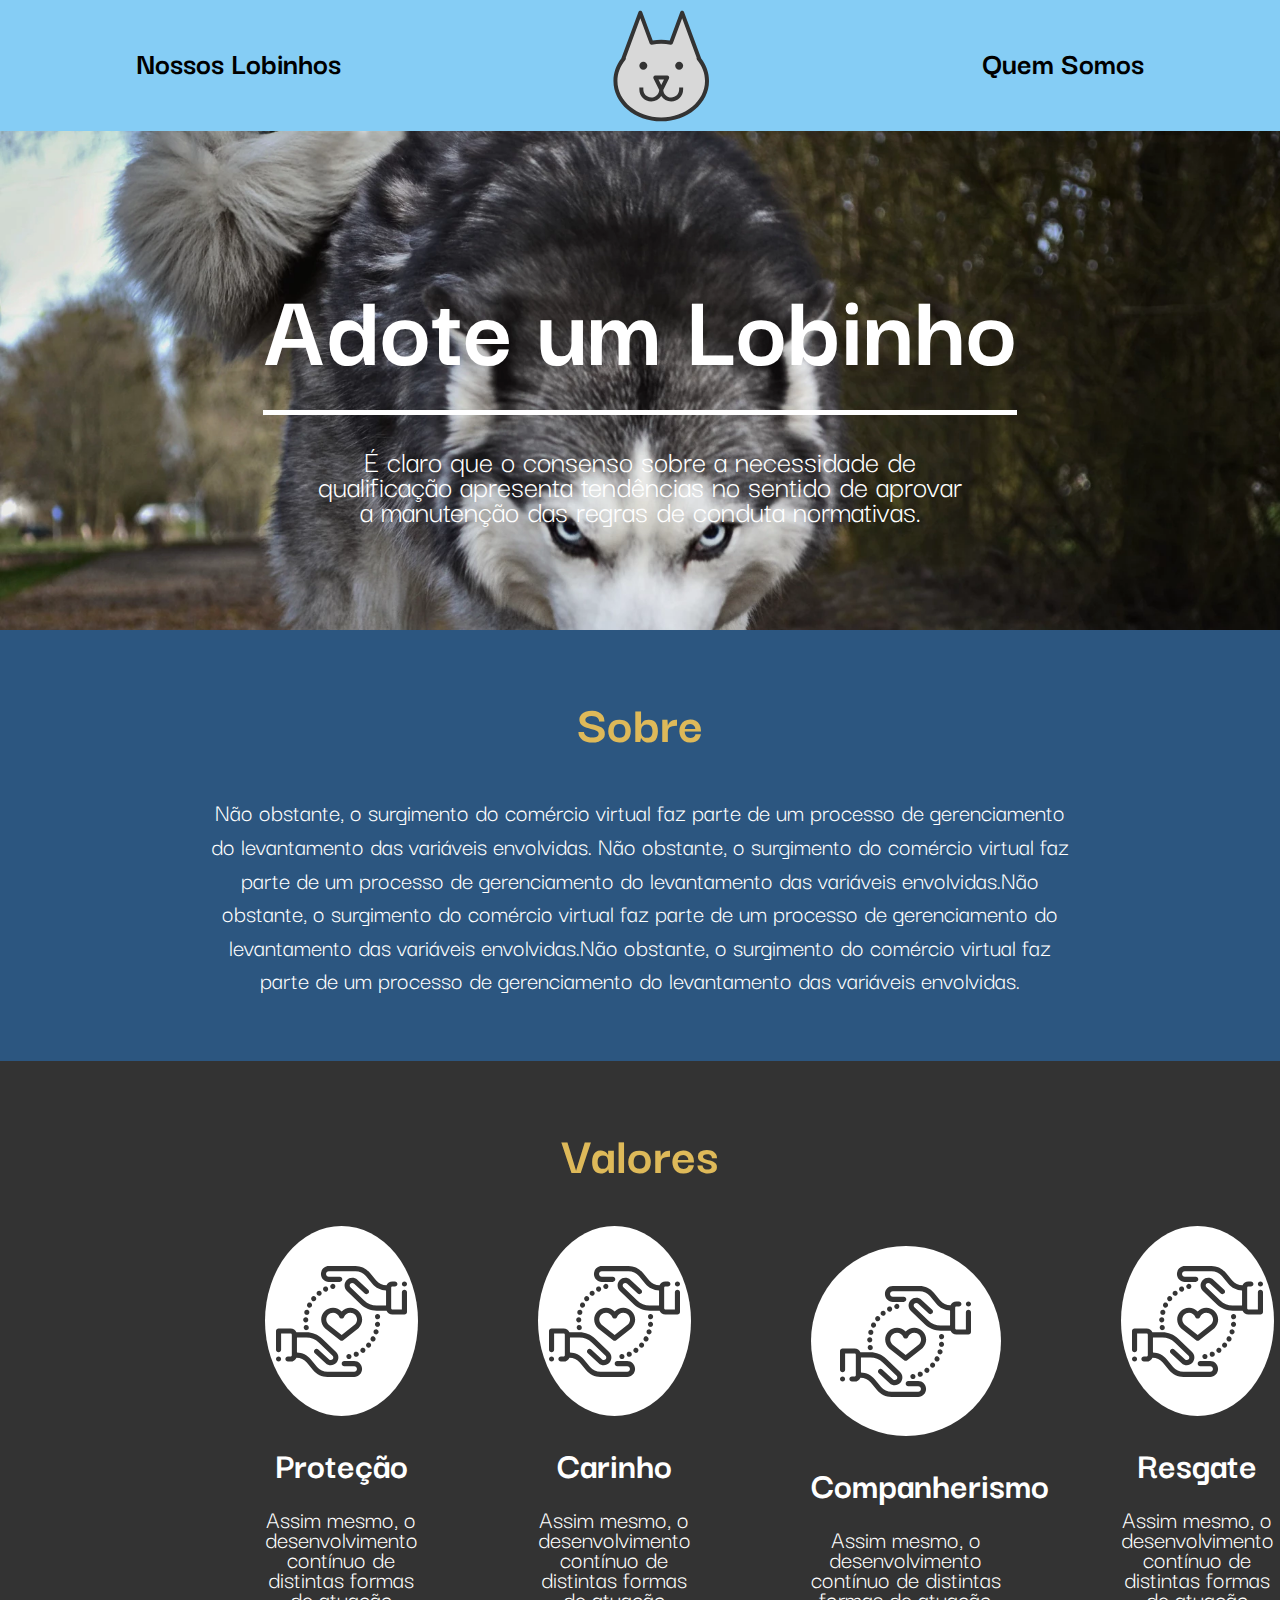
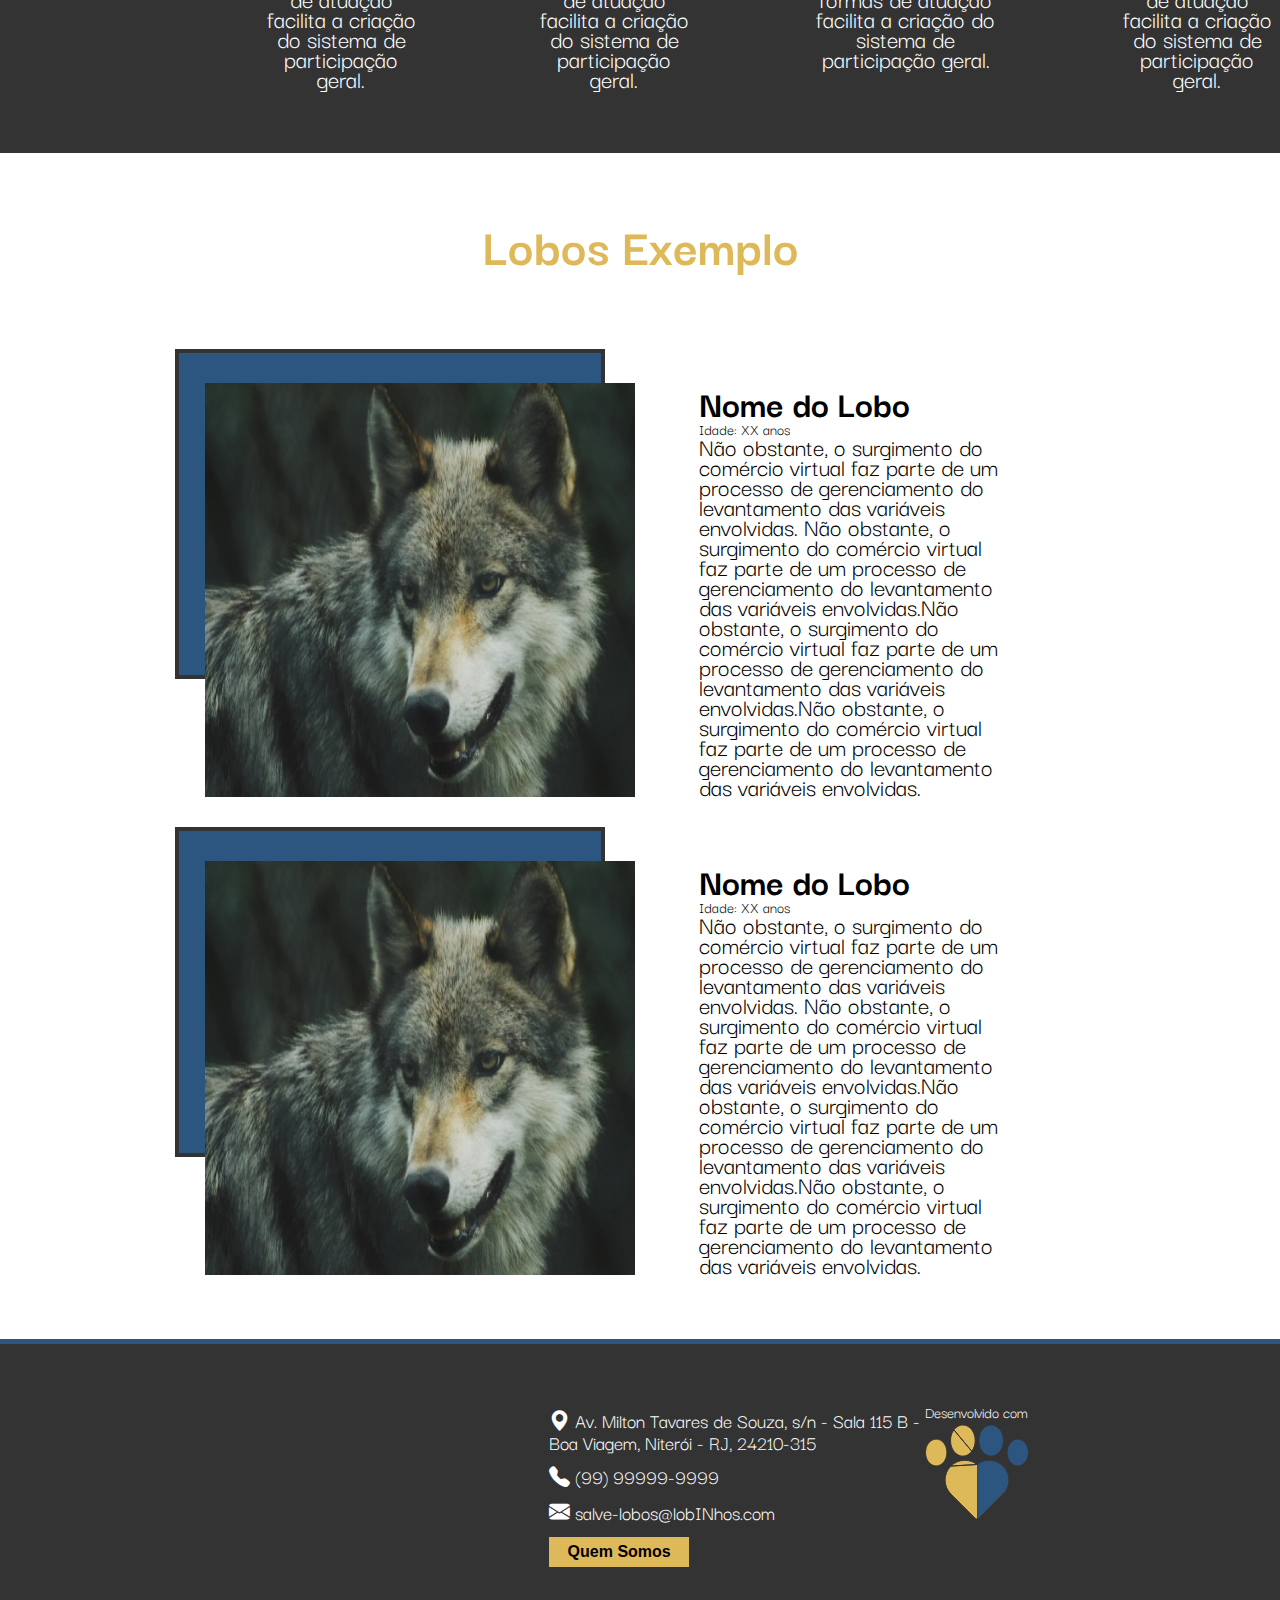
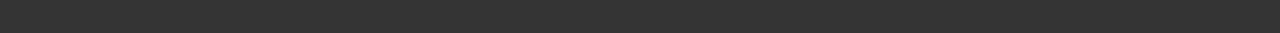
==== index.html @ 6d8f8587 "Initial commit" ====
<!DOCTYPE html>
<html lang="en">
  <head>
    <title>Adote um Lobo</title>
    <meta charset="UTF-8">
    <meta name="viewport" content="width=device-width, initial-scale=1">
    <link rel="preconnect" href="https://fonts.googleapis.com">
    <link rel="preconnect" href="https://fonts.gstatic.com" crossorigin>
    <link href="https://fonts.googleapis.com/css2?family=Darker+Grotesque:wght@400;700&display=swap" rel="stylesheet">
    <link href="https://cdn.jsdelivr.net/npm/bootstrap-icons@1.8.1/font/bootstrap-icons.css"rel="stylesheet">
    <link href="./css/reset.css" rel="stylesheet">
    <link href="./css/style.css" rel="stylesheet">
    <link href="./css/index.css" rel="stylesheet">
  </head>
  <body>
    <header>
      <a class="effect lft" href="#">Nossos Lobinhos</a>
      <img src="./assets/Group 3.svg" alt="">
      <a class="effect rgt" href="#">Quem Somos</a>
    </header>
    <section>
      <div class="title">
        <h1>Adote um Lobinho</h1>
        <p>É claro que o consenso sobre a necessidade de qualificação apresenta tendências no sentido de aprovar a manutenção das regras de conduta normativas.</p>
      </div>
      <div class="about">
        <h2>Sobre</h2>
        <p>Não obstante, o surgimento do comércio virtual faz parte de um processo de gerenciamento do levantamento das variáveis envolvidas. Não obstante, o surgimento do comércio virtual faz parte de um processo de gerenciamento do levantamento das variáveis envolvidas.Não obstante, o surgimento do comércio virtual faz parte de um processo de gerenciamento do levantamento das variáveis envolvidas.Não obstante, o surgimento do comércio virtual faz parte de um processo de gerenciamento do levantamento das variáveis envolvidas.</p>
      </div>
      <div class="values">
        <h2>Valores</h2>
        <ul>
          <li>
            <div class="icon-bg">
              <img src="./assets/care.svg" alt="">
            </div>
            <h3>Proteção</h3>
            <p>Assim mesmo, o desenvolvimento contínuo de distintas formas de atuação facilita a criação do sistema de participação geral.</p>
          </li>
          <li>
            <div class="icon-bg">
              <img src="./assets/care.svg" alt="">
            </div>
            <h3>Carinho</h3>
            <p>Assim mesmo, o desenvolvimento contínuo de distintas formas de atuação facilita a criação do sistema de participação geral.</p>
          </li>
          <li>
            <div class="icon-bg">
              <img src="./assets/care.svg" alt="">
            </div>
            <h3>Companherismo</h3>
            <p>Assim mesmo, o desenvolvimento contínuo de distintas formas de atuação facilita a criação do sistema de participação geral.</p>
          </li>
          <li>
            <div class="icon-bg">
              <img src="./assets/care.svg" alt="">
            </div>
            <h3>Resgate</h3>
            <p>Assim mesmo, o desenvolvimento contínuo de distintas formas de atuação facilita a criação do sistema de participação geral.</p>
          </li>
        </ul>
      </div>
      <div class="examples">
        <h2>Lobos Exemplo</h2>
        <div class="wolf">
          <div class="box-bg"></div>
          <img src="./assets/image.png" alt="">
          <div class="info">
            <h4>Nome do Lobo</h4>
            Idade: XX anos
            <p>Não obstante, o surgimento do comércio virtual faz parte de um processo de gerenciamento do levantamento das variáveis envolvidas. Não obstante, o surgimento do comércio virtual faz parte de um processo de gerenciamento do levantamento das variáveis envolvidas.Não obstante, o surgimento do comércio virtual faz parte de um processo de gerenciamento do levantamento das variáveis envolvidas.Não obstante, o surgimento do comércio virtual faz parte de um processo de gerenciamento do levantamento das variáveis envolvidas.</p>
          </div>
        </div>
        <div class="wolf">
          <div class="box-bg"></div>
          <img src="./assets/image.png" alt="">
          <div class="info">
            <h4>Nome do Lobo</h4>
            Idade: XX anos
            <p>Não obstante, o surgimento do comércio virtual faz parte de um processo de gerenciamento do levantamento das variáveis envolvidas. Não obstante, o surgimento do comércio virtual faz parte de um processo de gerenciamento do levantamento das variáveis envolvidas.Não obstante, o surgimento do comércio virtual faz parte de um processo de gerenciamento do levantamento das variáveis envolvidas.Não obstante, o surgimento do comércio virtual faz parte de um processo de gerenciamento do levantamento das variáveis envolvidas.</p>
          </div>
        </div>
      </div>
    </section>
    <footer> 
      <div class="map">
        <iframe width="250px" height="170px" src="https://www.google.com/maps/embed?pb=!1m18!1m12!1m3!1d3675.192670444559!2d-43.13629768503422!3d-22.906263285012148!2m3!1f0!2f0!3f0!3m2!1i1024!2i768!4f13.1!3m3!1m2!1s0x99817ee1756031%3A0xd1dcbde0df6f873c!2sAv.%20Milton%20Tavares%20de%20Souza%20-%20Boa%20Viagem%2C%20Niter%C3%B3i%20-%20RJ%2C%2024210-346!5e0!3m2!1spt-BR!2sbr!4v1645357017398!5m2!1spt-BR!2sbr" width="600" height="450" style="border:0;" allowfullscreen="" loading="lazy"></iframe>
        <div class="contact">
          <div class="end"><i class="bi bi-geo-alt-fill"></i> Av. Milton Tavares de Souza, s/n - Sala 115 B - Boa Viagem, Niterói - RJ, 24210-315</div>
          <div><i class="bi bi-telephone-fill"></i> (99) 99999-9999</div>
          <div><i class="bi bi-envelope-fill"></i> salve-lobos@lobINhos.com</div>
          <button class="more">Quem Somos</button>
        </div>
      </div>
      <div class="dev-logo">
        Desenvolvido com
        <img src="./assets/paws.svg" alt="">
      </div>
    </footer>
  </body>
</html>
---- css/style.css ----
body {
  font-family: 'Darker Grotesque', sans-serif;
  width: 100%;
}
header {
  z-index:1;
  position: fixed;
  background: #85CDF5;
  display: flex;
  justify-content: space-around;
  align-items: center;
  padding: .6rem 0;
  font-size: 2rem;
  width: 100%;
}
header a {
  font-weight: 700;
  color: #000000;
  display: inline-block;
  position: relative;
  text-decoration: none;
  padding-bottom: .5rem;
}
.lft::before {
  left: 0;
}
.rgt::before {
  right: 0;
}
.effect::before {
  content: "";
  position: absolute;
  bottom: 0;
  width: 0;
  height: 5px;
  background: #000000;
  transition: width 0.25s ease-out;
}
.effect:hover::before {
  width: 100%;
}
footer {
  color: #FFF;
  background: #333333;
  padding: 3.7rem 15.7rem;
  border-top: 5px solid #2C5680;
  display: flex;
  justify-content: space-between;
}
h1 {
  color: #FFFFFF;
  font-weight: 700;
  font-size: 6.8rem;
  padding: 2rem 0;
  margin-bottom: 2rem;
  border-bottom: 5px solid #FFF;
}
h2 {
  color: #DEB959;
  font-weight: 700;
  text-align: center;
  font-size: 3.4rem;
  margin-bottom: 2rem;
  padding-bottom: 15px;
}
h3 {
  color: #FFF;
  font-size: 2.4rem;
  padding: 1.7rem 0;
  text-align: center;
  font-weight: 700;
}
h4 {
  font-size: 2.4rem;
  font-weight: 700;
}
p {
  color: #FFFFFF;
  font-size: 1.6rem;
  line-height: 2.1rem;
  text-align: center;
}

.map {
  display: flex;
}
.contact {
  padding-left: 3rem;
  font-size: 1.3rem;
  display: flex;
  flex-direction: column;
  justify-content: space-around;
}
.dev-logo {
  display: flex;
  flex-direction: column;
}
.more {
  color: #000;
  background: #DEB959;
  font-weight: 700;
  font-size: 1rem;
  width: 140px;
  height: 30px;
  border: none;
}
---- css/index.css ----
.title {
  display: flex;
  justify-content: center;
  align-items: center;
  flex-direction: column;
  background-image: url("../assets/wolfBG.png");
  padding-top: 130px;
  min-height: 500px;
  background-attachment: fixed;
  background-position: center;
  background-repeat: no-repeat;
  background-size: cover;
}
.title p {
  font-size: 2rem;
  max-width: 650px;
  line-height: 25px;
}
.about {
  background: #2C5680;
  padding: 5% 16%;
}
about p {
  line-height: 32px;
}
.values {
  background: #333333;
  padding: 5% 16%;
}
.icon-bg {
  display: flex;
  align-items: center;
  justify-content: center;
  background: #FFF;
  border-radius: 50%;
  height: 190px;
}
ul {
  display: flex;
}
li {
  display: flex;
  flex-direction: column;
  margin: auto 60px;
  max-width: 190px;
}
li p {
  line-height: 20px;
}
.examples {
  padding: 5% 16%;
}
.box-bg {
  z-index: -1;
  position: absolute;
  width: 430px;
  height: 330px;
  background: #2C5680;
  border: 4px solid #333333;
  box-sizing: border-box;
  left: -30px;
  top: 30px;
}
.wolf {
  display: flex;
  position: relative;
  justify-content: space-between;
  padding-top: 4rem;
}
.wolf p {
  color: #000;
  line-height: 20px;
  text-align: left;
}
.info {
  padding: 0 4rem;
}
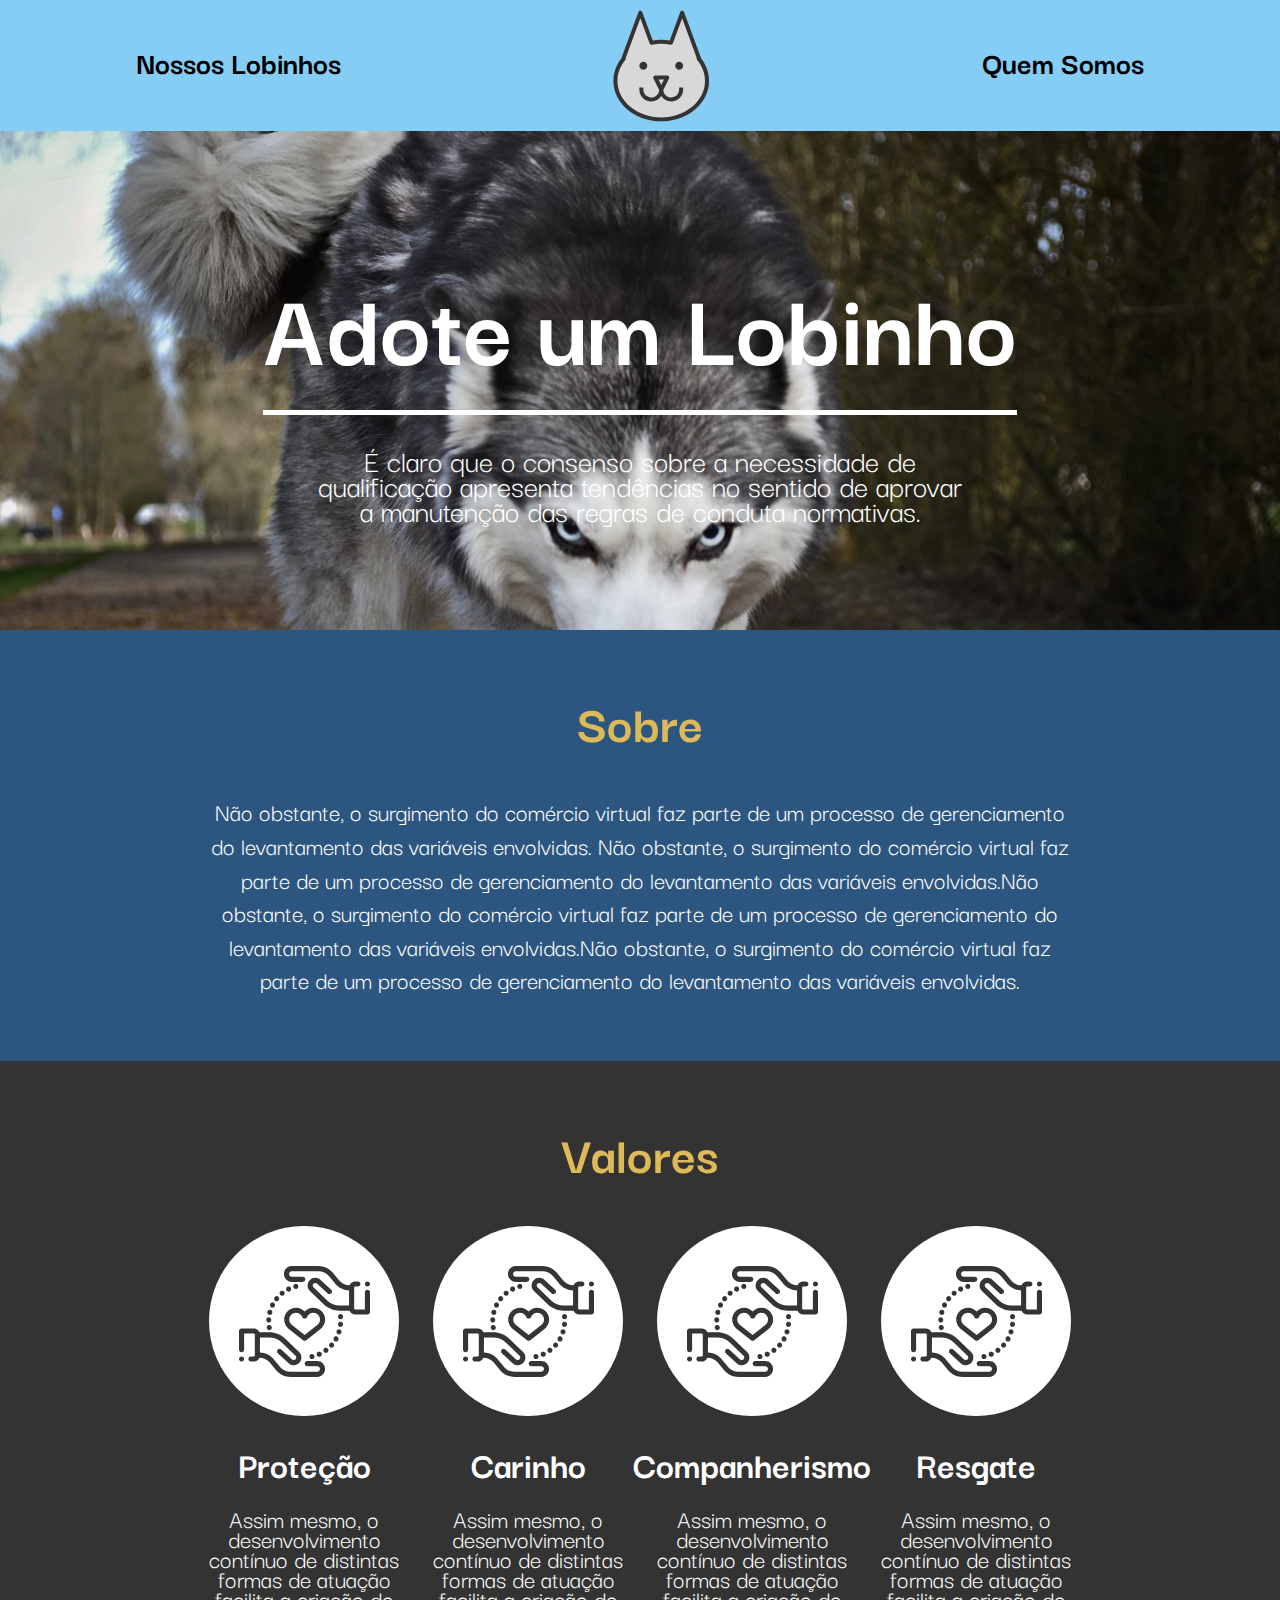
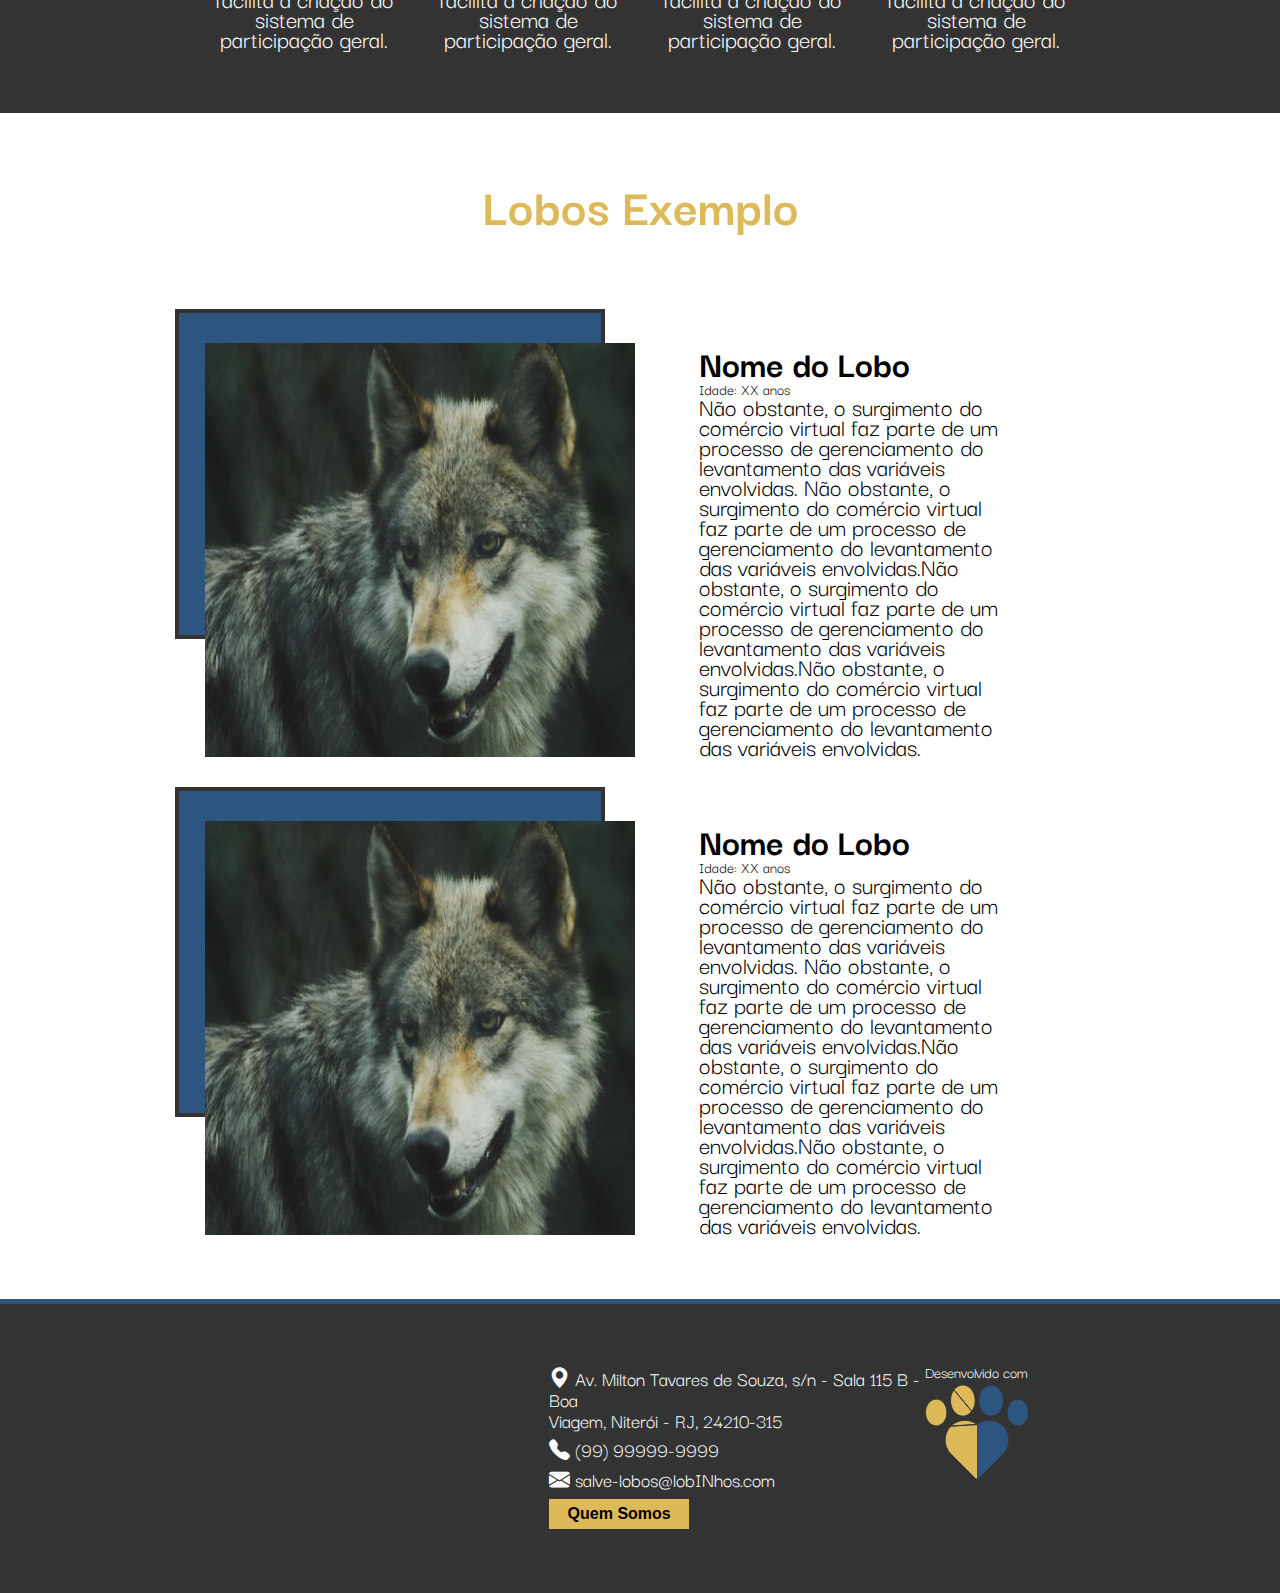
==== commit 30133e3d: "Add front" ====
--- a/index.html
+++ b/index.html
@@ -86,7 +86,7 @@
       <div class="map">
         <iframe width="250px" height="170px" src="https://www.google.com/maps/embed?pb=!1m18!1m12!1m3!1d3675.192670444559!2d-43.13629768503422!3d-22.906263285012148!2m3!1f0!2f0!3f0!3m2!1i1024!2i768!4f13.1!3m3!1m2!1s0x99817ee1756031%3A0xd1dcbde0df6f873c!2sAv.%20Milton%20Tavares%20de%20Souza%20-%20Boa%20Viagem%2C%20Niter%C3%B3i%20-%20RJ%2C%2024210-346!5e0!3m2!1spt-BR!2sbr!4v1645357017398!5m2!1spt-BR!2sbr" width="600" height="450" style="border:0;" allowfullscreen="" loading="lazy"></iframe>
         <div class="contact">
-          <div class="end"><i class="bi bi-geo-alt-fill"></i> Av. Milton Tavares de Souza, s/n - Sala 115 B - Boa Viagem, Niterói - RJ, 24210-315</div>
+          <div class="end"><i class="bi bi-geo-alt-fill"></i> Av. Milton Tavares de Souza, s/n - Sala 115 B - Boa<br>Viagem, Niterói - RJ, 24210-315</div>
           <div><i class="bi bi-telephone-fill"></i> (99) 99999-9999</div>
           <div><i class="bi bi-envelope-fill"></i> salve-lobos@lobINhos.com</div>
           <button class="more">Quem Somos</button>
--- a/css/index.css
+++ b/css/index.css
@@ -25,7 +25,7 @@
 }
 .values {
   background: #333333;
-  padding: 5% 16%;
+  padding: 5% 15%;
 }
 .icon-bg {
   display: flex;
@@ -34,6 +34,11 @@
   background: #FFF;
   border-radius: 50%;
   height: 190px;
+  width: 190px;
+}
+h3 {
+  text-align: center;
+  font-size: 2.4rem;
 }
 ul {
   display: flex;
@@ -41,7 +46,8 @@
 li {
   display: flex;
   flex-direction: column;
-  margin: auto 60px;
+  align-items: center;
+  margin: auto auto;
   max-width: 190px;
 }
 li p {
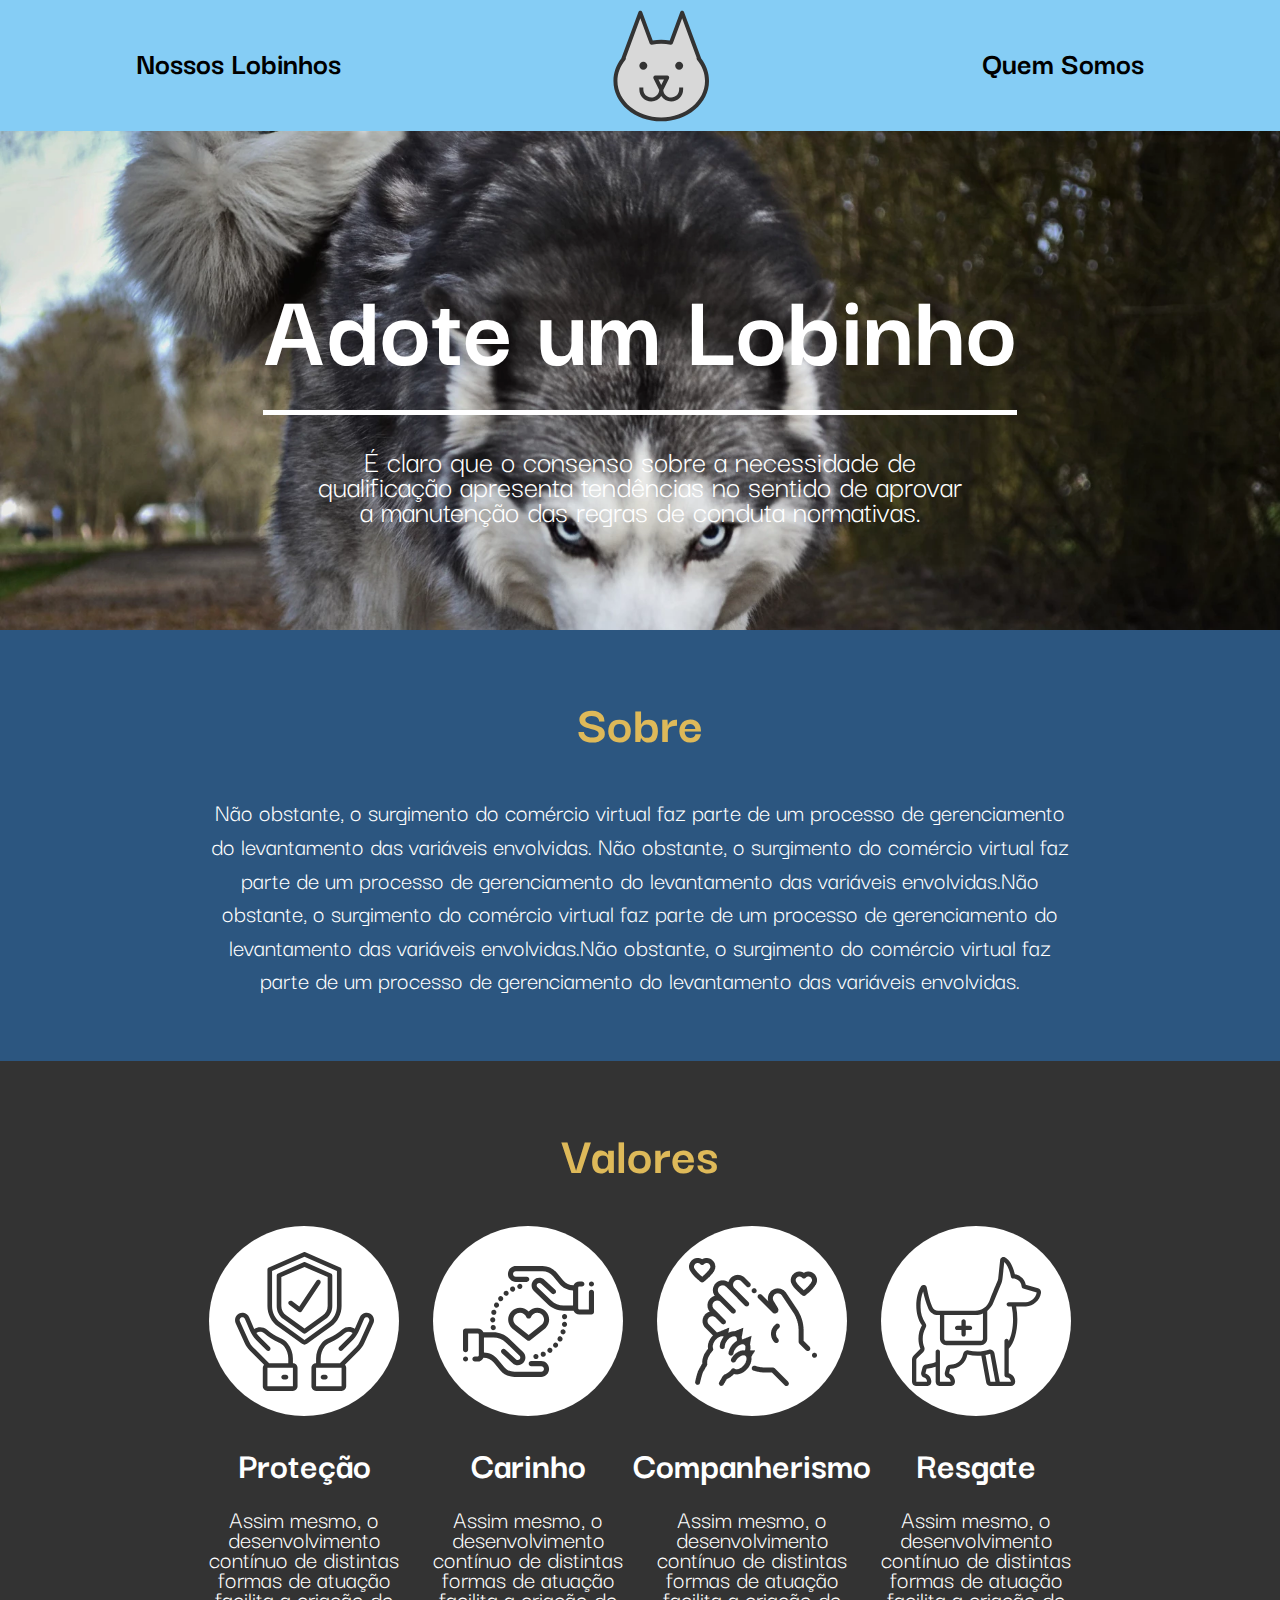
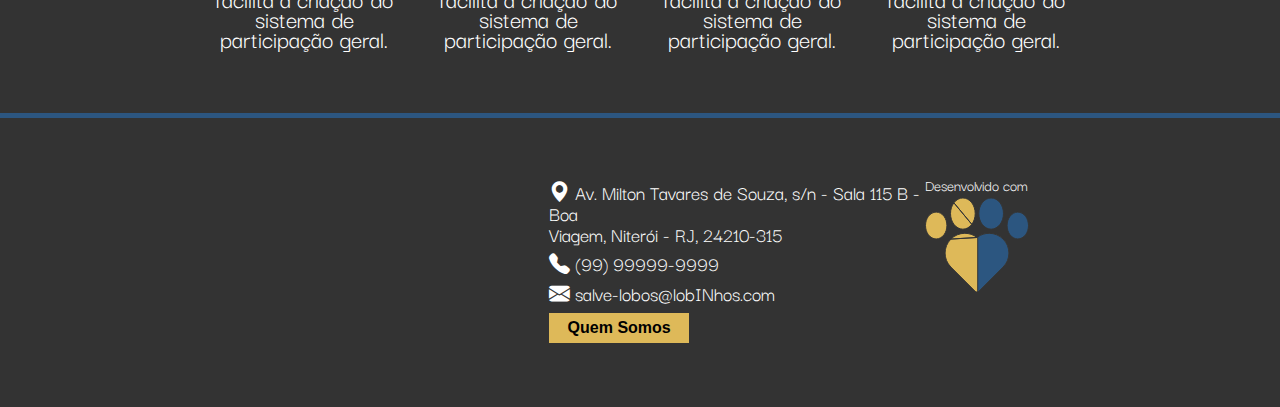
==== commit d6e8db3c: "Final" ====
--- a/index.html
+++ b/index.html
@@ -14,7 +14,7 @@
   </head>
   <body>
     <header>
-      <a class="effect lft" href="#">Nossos Lobinhos</a>
+      <a class="effect lft" href="./lista-lobos.html">Nossos Lobinhos</a>
       <img src="./assets/Group 3.svg" alt="">
       <a class="effect rgt" href="#">Quem Somos</a>
     </header>
@@ -32,7 +32,7 @@
         <ul>
           <li>
             <div class="icon-bg">
-              <img src="./assets/care.svg" alt="">
+              <img src="./assets/life-insurance.svg">
             </div>
             <h3>Proteção</h3>
             <p>Assim mesmo, o desenvolvimento contínuo de distintas formas de atuação facilita a criação do sistema de participação geral.</p>
@@ -46,40 +46,19 @@
           </li>
           <li>
             <div class="icon-bg">
-              <img src="./assets/care.svg" alt="">
+              <img src="./assets/Frame.png" alt="">
             </div>
             <h3>Companherismo</h3>
             <p>Assim mesmo, o desenvolvimento contínuo de distintas formas de atuação facilita a criação do sistema de participação geral.</p>
           </li>
           <li>
             <div class="icon-bg">
-              <img src="./assets/care.svg" alt="">
+              <img src="./assets/rescue-dog.svg" alt="">
             </div>
             <h3>Resgate</h3>
             <p>Assim mesmo, o desenvolvimento contínuo de distintas formas de atuação facilita a criação do sistema de participação geral.</p>
           </li>
         </ul>
-      </div>
-      <div class="examples">
-        <h2>Lobos Exemplo</h2>
-        <div class="wolf">
-          <div class="box-bg"></div>
-          <img src="./assets/image.png" alt="">
-          <div class="info">
-            <h4>Nome do Lobo</h4>
-            Idade: XX anos
-            <p>Não obstante, o surgimento do comércio virtual faz parte de um processo de gerenciamento do levantamento das variáveis envolvidas. Não obstante, o surgimento do comércio virtual faz parte de um processo de gerenciamento do levantamento das variáveis envolvidas.Não obstante, o surgimento do comércio virtual faz parte de um processo de gerenciamento do levantamento das variáveis envolvidas.Não obstante, o surgimento do comércio virtual faz parte de um processo de gerenciamento do levantamento das variáveis envolvidas.</p>
-          </div>
-        </div>
-        <div class="wolf">
-          <div class="box-bg"></div>
-          <img src="./assets/image.png" alt="">
-          <div class="info">
-            <h4>Nome do Lobo</h4>
-            Idade: XX anos
-            <p>Não obstante, o surgimento do comércio virtual faz parte de um processo de gerenciamento do levantamento das variáveis envolvidas. Não obstante, o surgimento do comércio virtual faz parte de um processo de gerenciamento do levantamento das variáveis envolvidas.Não obstante, o surgimento do comércio virtual faz parte de um processo de gerenciamento do levantamento das variáveis envolvidas.Não obstante, o surgimento do comércio virtual faz parte de um processo de gerenciamento do levantamento das variáveis envolvidas.</p>
-          </div>
-        </div>
       </div>
     </section>
     <footer> 
@@ -97,5 +76,6 @@
         <img src="./assets/paws.svg" alt="">
       </div>
     </footer>
+    <script src="./js/exemple.js"></script>
   </body>
 </html>
--- a/css/index.css
+++ b/css/index.css
@@ -67,6 +67,12 @@
   left: -30px;
   top: 30px;
 }
+.image {
+  flex-shrink: 0;
+  width: 430px;
+  height: 330px;
+  background-size: cover;
+}
 .wolf {
   display: flex;
   position: relative;
